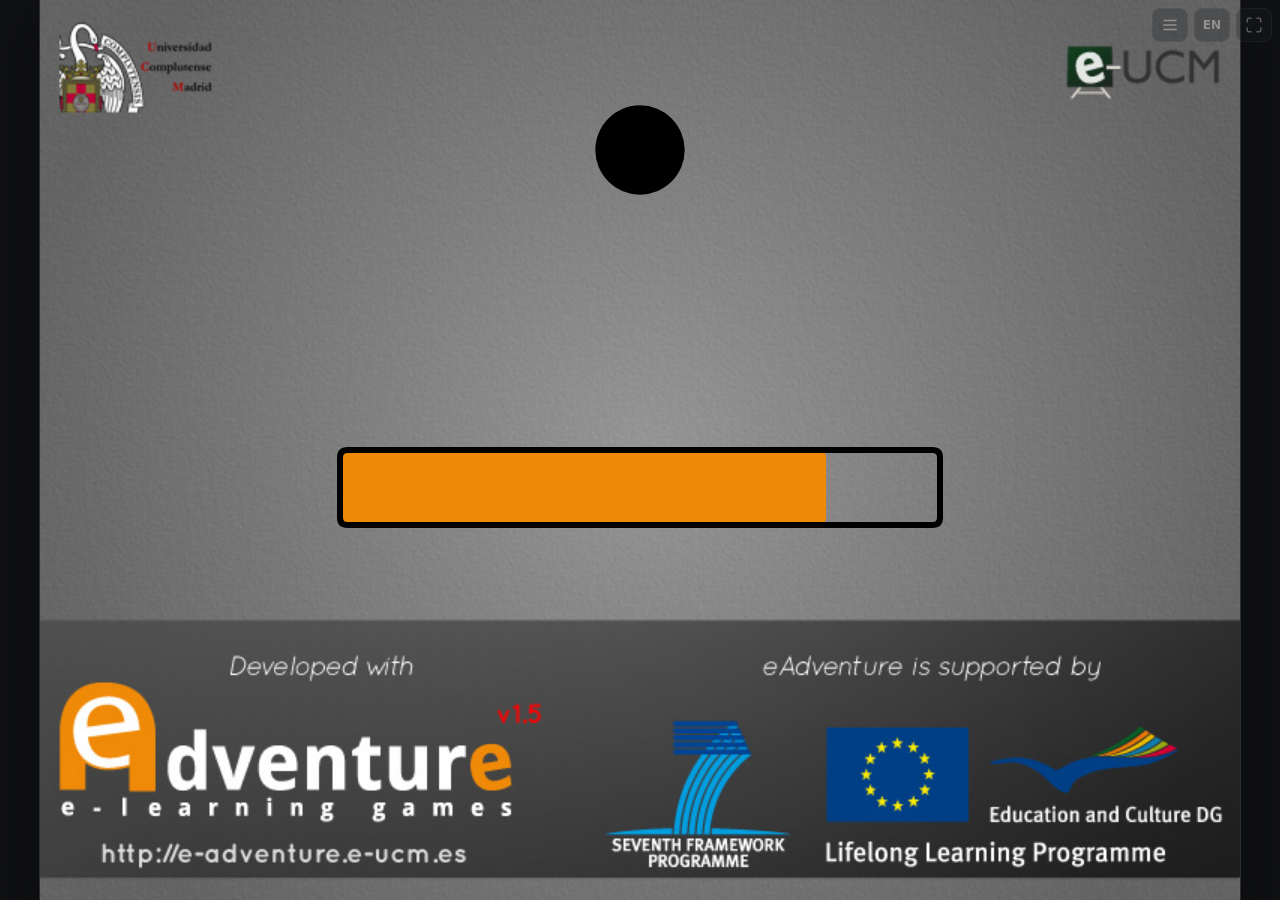
==== index.html @ 5b6be91c "Versión web de EVONG (español e inglés) Añade la versión jugable en el navegador (jugar/), una págin" ====
<!DOCTYPE html>
<html lang="es">
<head>
<meta charset="utf-8">
<title>EVONG</title>
<meta name="viewport" content="width=device-width, initial-scale=1">
<!-- Provisional: lleva directamente al juego (conservando #en) hasta que esté la página de presentación -->
<script>location.replace('jugar/' + location.search + location.hash);</script>
<meta http-equiv="refresh" content="0; url=jugar/">
<link rel="canonical" href="jugar/">
</head>
<body><p><a href="jugar/">Jugar a EVONG</a> · <a href="jugar/#en">Play EVONG (English)</a></p></body>
</html>
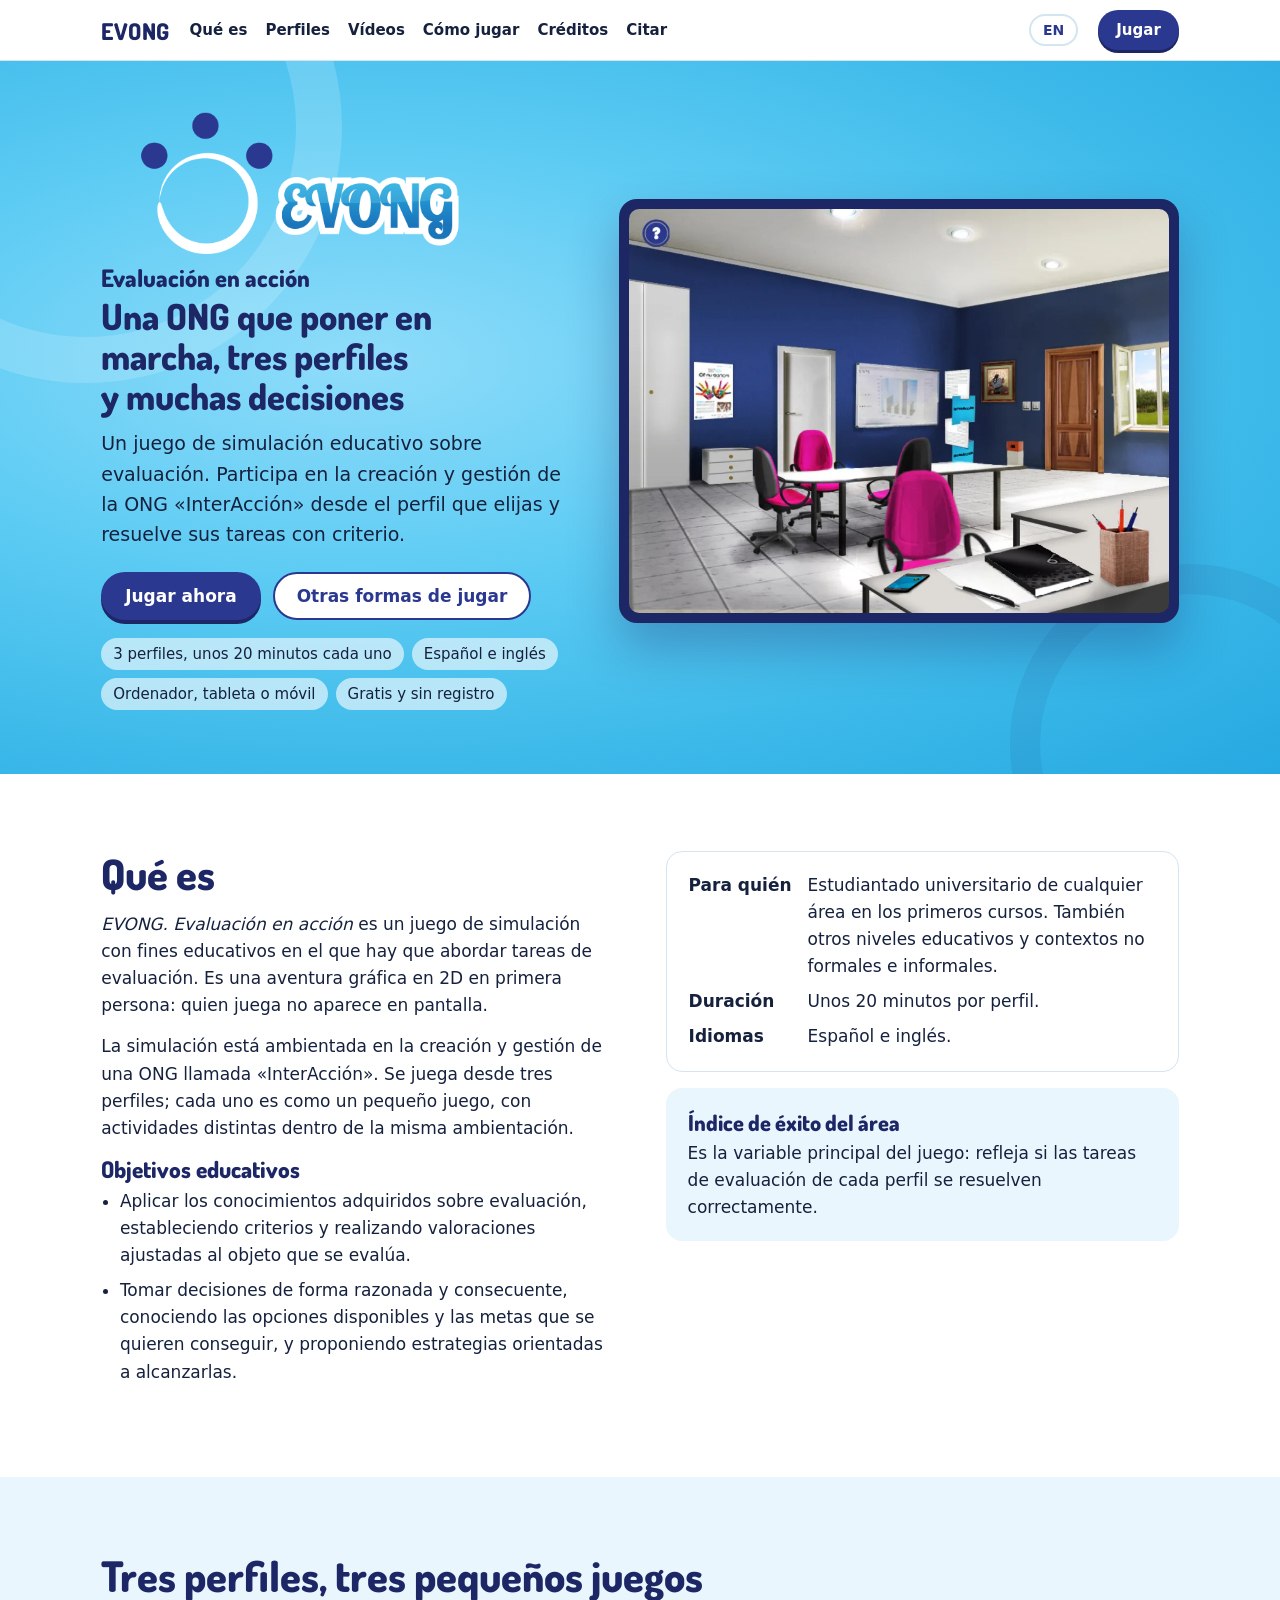
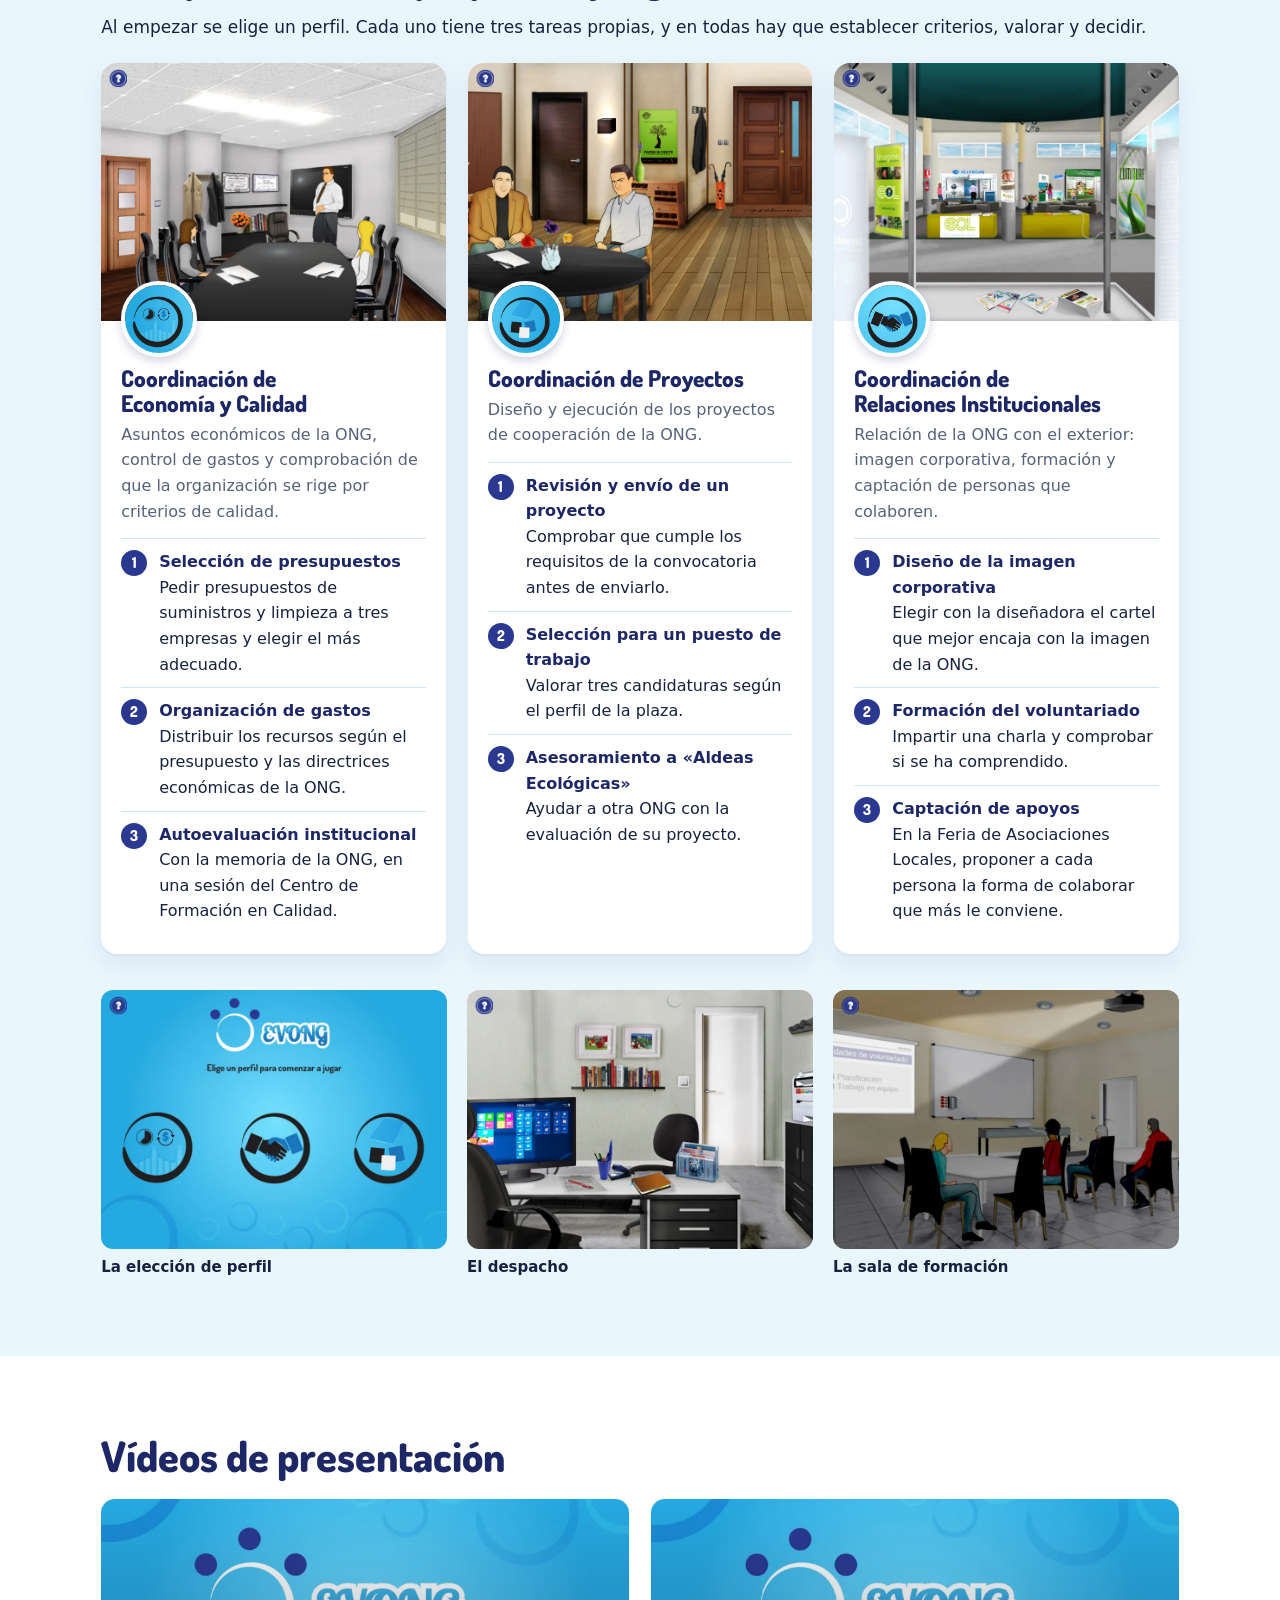
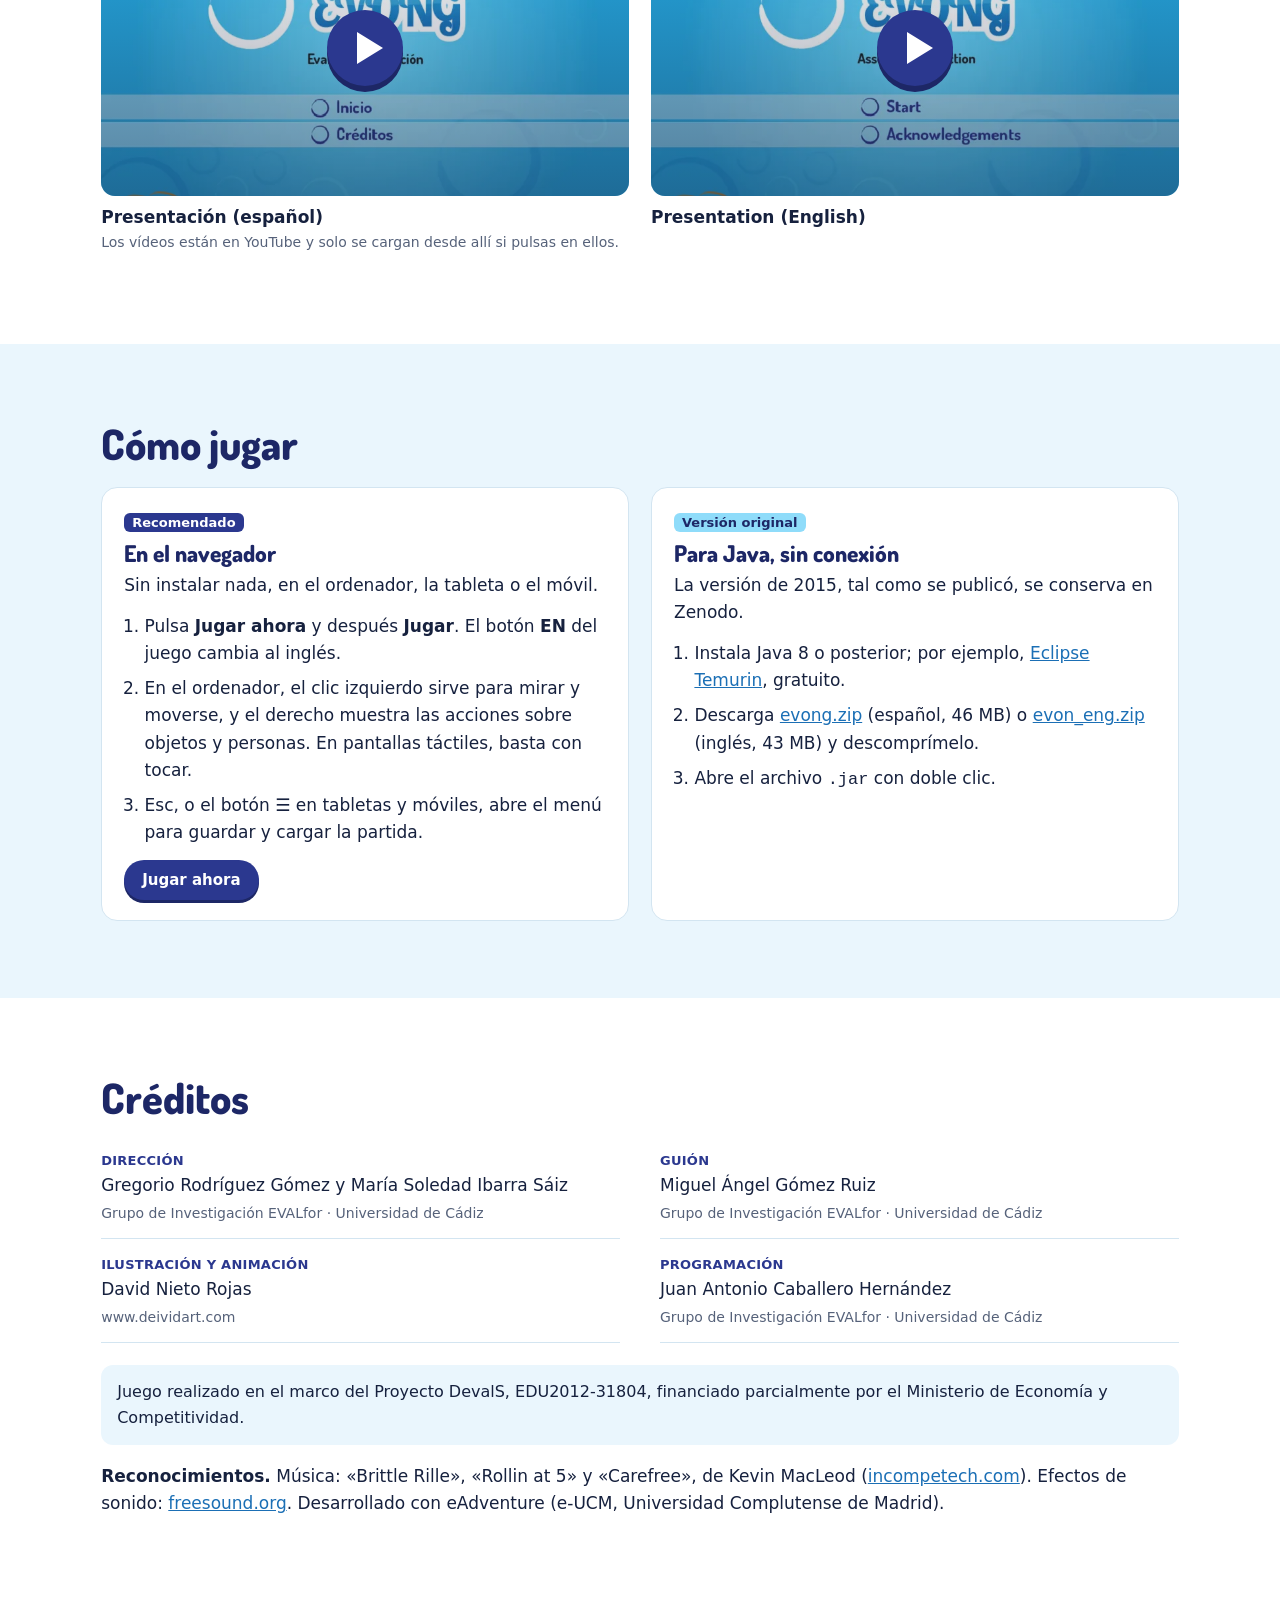
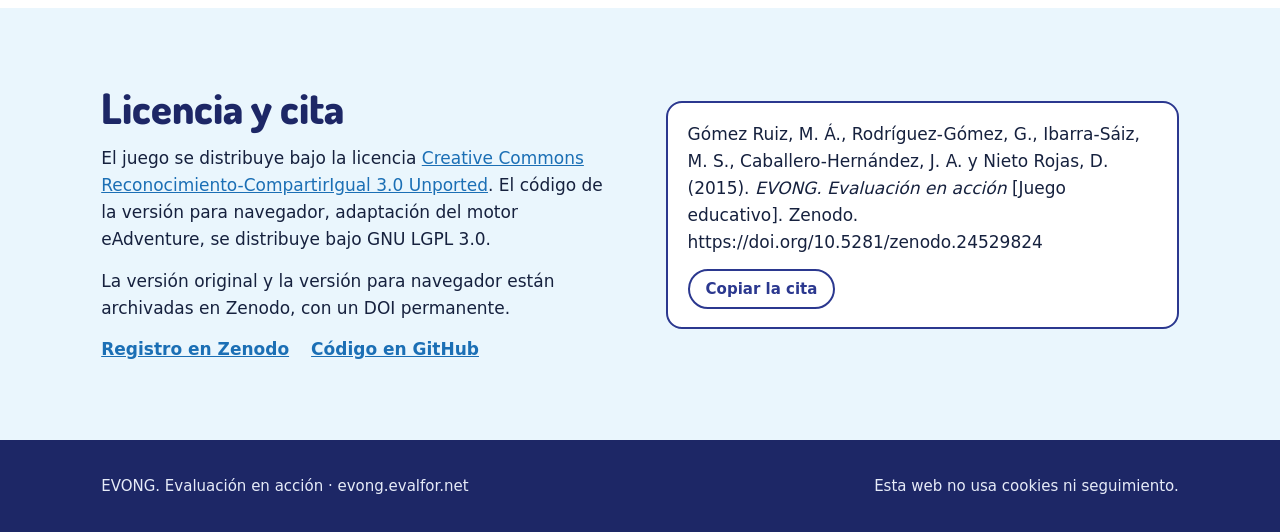
==== commit 9954a474: "Página de presentación del juego, en español y en inglés Sustituye la redirección provisional por la" ====
--- a/index.html
+++ b/index.html
@@ -2,12 +2,258 @@
 <html lang="es">
 <head>
 <meta charset="utf-8">
-<title>EVONG</title>
 <meta name="viewport" content="width=device-width, initial-scale=1">
-<!-- Provisional: lleva directamente al juego (conservando #en) hasta que esté la página de presentación -->
-<script>location.replace('jugar/' + location.search + location.hash);</script>
-<meta http-equiv="refresh" content="0; url=jugar/">
-<link rel="canonical" href="jugar/">
+<title>EVONG. Evaluación en acción · Juego educativo sobre evaluación</title>
+<meta name="description" content="EVONG. Evaluación en acción: juego de simulación educativo sobre evaluación ambientado en la gestión de una ONG. Juega gratis en el navegador, en español o en inglés.">
+<link rel="icon" href="jugar/icon.png">
+<link rel="alternate" hreflang="es" href="https://evong.evalfor.net/">
+<link rel="alternate" hreflang="en" href="https://evong.evalfor.net/en/">
+<meta property="og:title" content="EVONG. Evaluación en acción">
+<meta property="og:description" content="Juego de simulación educativo sobre evaluación, ambientado en la gestión de una ONG. Gratis, en el navegador.">
+<meta property="og:image" content="https://evong.evalfor.net/img/sala.webp">
+<link rel="preload" href="fonts/dosis-latin-800-normal.woff2" as="font" type="font/woff2" crossorigin>
+<link rel="stylesheet" href="web.css">
 </head>
-<body><p><a href="jugar/">Jugar a EVONG</a> · <a href="jugar/#en">Play EVONG (English)</a></p></body>
+<body>
+
+<header class="top">
+  <div class="wrap">
+    <a class="brand" href="#inicio">EVONG</a>
+    <button class="menu-btn" type="button" aria-expanded="false" aria-controls="menu" aria-label="Menú"><span class="bars" aria-hidden="true"></span><span class="lbl">Menú</span></button>
+    <nav id="menu" class="nav" aria-label="Secciones">
+      <a href="#que-es">Qué es</a>
+      <a href="#perfiles">Perfiles</a>
+      <a href="#videos">Vídeos</a>
+      <a href="#como-jugar">Cómo jugar</a>
+      <a href="#creditos">Créditos</a>
+      <a href="#citar">Citar</a>
+    </nav>
+    <a class="lang" href="en/" hreflang="en" lang="en" title="English version">EN</a>
+    <a class="btn btn-play btn-sm" href="jugar/">Jugar</a>
+  </div>
+</header>
+
+<main id="inicio">
+<section class="hero">
+  <div class="wrap">
+    <div>
+      <img class="logo" src="img/logo-evong.webp" width="571" height="203" alt="EVONG">
+      <p class="sub">Evaluación en acción</p>
+      <h1>Una ONG que poner en marcha, tres perfiles y muchas decisiones</h1>
+      <p class="lead">Un juego de simulación educativo sobre evaluación. Participa en la creación y gestión de la ONG «InterAcción» desde el perfil que elijas y resuelve sus tareas con criterio.</p>
+      <div class="ctas">
+        <a class="btn btn-play" href="jugar/">Jugar ahora</a>
+        <a class="btn btn-ghost" href="#como-jugar">Otras formas de jugar</a>
+      </div>
+      <ul class="facts" aria-label="En resumen">
+        <li>3 perfiles, unos 20 minutos cada uno</li><li>Español e inglés</li><li>Ordenador, tableta o móvil</li><li>Gratis y sin registro</li>
+      </ul>
+    </div>
+    <div>
+      <div class="screen"><img src="img/sala.webp" width="1000" height="750" alt="La oficina de la ONG InterAcción en el juego: una sala con mesas, sillas y un tablón."></div>
+    </div>
+  </div>
+</section>
+
+<section class="band" id="que-es">
+  <div class="wrap two">
+    <div>
+      <h2>Qué es</h2>
+      <p><em>EVONG. Evaluación en acción</em> es un juego de simulación con fines educativos en el que hay que abordar tareas de evaluación. Es una aventura gráfica en 2D en primera persona: quien juega no aparece en pantalla.</p>
+      <p>La simulación está ambientada en la creación y gestión de una ONG llamada «InterAcción». Se juega desde tres perfiles; cada uno es como un pequeño juego, con actividades distintas dentro de la misma ambientación.</p>
+      <h3>Objetivos educativos</h3>
+      <ul class="goals">
+        <li>Aplicar los conocimientos adquiridos sobre evaluación, estableciendo criterios y realizando valoraciones ajustadas al objeto que se evalúa.</li>
+        <li>Tomar decisiones de forma razonada y consecuente, conociendo las opciones disponibles y las metas que se quieren conseguir, y proponiendo estrategias orientadas a alcanzarlas.</li>
+      </ul>
+    </div>
+    <div>
+      <div class="box">
+        <dl>
+          <dt>Para quién</dt><dd>Estudiantado universitario de cualquier área en los primeros cursos. También otros niveles educativos y contextos no formales e informales.</dd>
+          <dt>Duración</dt><dd>Unos 20 minutos por perfil.</dd>
+          <dt>Idiomas</dt><dd>Español e inglés.</dd>
+        </dl>
+      </div>
+      <div class="box index">
+        <b>Índice de éxito del área</b>
+        <p>Es la variable principal del juego: refleja si las tareas de evaluación de cada perfil se resuelven correctamente.</p>
+      </div>
+    </div>
+  </div>
+</section>
+
+<section class="band alt" id="perfiles">
+  <div class="wrap">
+    <h2>Tres perfiles, tres pequeños juegos</h2>
+    <p>Al empezar se elige un perfil. Cada uno tiene tres tareas propias, y en todas hay que establecer criterios, valorar y decidir.</p>
+    <div class="profiles">
+      <article class="profile">
+        <img src="img/economia.webp" width="800" height="600" loading="lazy" alt="Sesión en el Centro de Formación en Calidad.">
+        <div class="body">
+          <img class="icon" src="img/icono-economia.webp" width="220" height="220" alt="">
+          <h3>Coordinación de Economía y Calidad</h3>
+          <p class="role">Asuntos económicos de la ONG, control de gastos y comprobación de que la organización se rige por criterios de calidad.</p>
+          <ol class="tasks">
+            <li><b>Selección de presupuestos</b>Pedir presupuestos de suministros y limpieza a tres empresas y elegir el más adecuado.</li>
+            <li><b>Organización de gastos</b>Distribuir los recursos según el presupuesto y las directrices económicas de la ONG.</li>
+            <li><b>Autoevaluación institucional</b>Con la memoria de la ONG, en una sesión del Centro de Formación en Calidad.</li>
+          </ol>
+        </div>
+      </article>
+      <article class="profile">
+        <img src="img/proyectos.webp" width="800" height="600" loading="lazy" alt="Reunión en la sede de la ONG Aldeas Ecológicas.">
+        <div class="body">
+          <img class="icon" src="img/icono-proyectos.webp" width="220" height="220" alt="">
+          <h3>Coordinación de Proyectos</h3>
+          <p class="role">Diseño y ejecución de los proyectos de cooperación de la ONG.</p>
+          <ol class="tasks">
+            <li><b>Revisión y envío de un proyecto</b>Comprobar que cumple los requisitos de la convocatoria antes de enviarlo.</li>
+            <li><b>Selección para un puesto de trabajo</b>Valorar tres candidaturas según el perfil de la plaza.</li>
+            <li><b>Asesoramiento a «Aldeas Ecológicas»</b>Ayudar a otra ONG con la evaluación de su proyecto.</li>
+          </ol>
+        </div>
+      </article>
+      <article class="profile">
+        <img src="img/relaciones.webp" width="800" height="600" loading="lazy" alt="El stand de InterAcción en la Feria de Asociaciones Locales.">
+        <div class="body">
+          <img class="icon" src="img/icono-relaciones.webp" width="220" height="220" alt="">
+          <h3>Coordinación de Relaciones Institucionales</h3>
+          <p class="role">Relación de la ONG con el exterior: imagen corporativa, formación y captación de personas que colaboren.</p>
+          <ol class="tasks">
+            <li><b>Diseño de la imagen corporativa</b>Elegir con la diseñadora el cartel que mejor encaja con la imagen de la ONG.</li>
+            <li><b>Formación del voluntariado</b>Impartir una charla y comprobar si se ha comprendido.</li>
+            <li><b>Captación de apoyos</b>En la Feria de Asociaciones Locales, proponer a cada persona la forma de colaborar que más le conviene.</li>
+          </ol>
+        </div>
+      </article>
+    </div>
+    <div class="gallery">
+      <figure><img src="img/perfiles-es.webp" width="800" height="600" loading="lazy" alt="Pantalla de elección de perfil, con los tres botones."><figcaption>La elección de perfil</figcaption></figure>
+      <figure><img src="img/despacho.webp" width="800" height="600" loading="lazy" alt="El despacho, con el ordenador y la mesa de trabajo."><figcaption>El despacho</figcaption></figure>
+      <figure><img src="img/formacion-es.webp" width="800" height="600" loading="lazy" alt="La sala de formación con cuatro personas esperando la charla."><figcaption>La sala de formación</figcaption></figure>
+    </div>
+  </div>
+</section>
+
+<section class="band" id="videos">
+  <div class="wrap">
+    <h2>Vídeos de presentación</h2>
+    <div class="videos">
+      <figure class="video">
+        <button class="yt" data-id="WGbHPyckALE" style="background-image:url(img/titulo-es.webp)" aria-label="Reproducir el vídeo de presentación en español"><span></span></button>
+        <figcaption>Presentación (español)</figcaption>
+      </figure>
+      <figure class="video" lang="en">
+        <button class="yt" data-id="fD98BGpUHhk" style="background-image:url(img/titulo-en.webp)" aria-label="Play the presentation video in English"><span></span></button>
+        <figcaption>Presentation (English)</figcaption>
+      </figure>
+    </div>
+    <p class="small">Los vídeos están en YouTube y solo se cargan desde allí si pulsas en ellos.</p>
+  </div>
+</section>
+
+<section class="band alt" id="como-jugar">
+  <div class="wrap">
+    <h2>Cómo jugar</h2>
+    <div class="how">
+      <div class="box">
+        <span class="badge">Recomendado</span>
+        <h3>En el navegador</h3>
+        <p>Sin instalar nada, en el ordenador, la tableta o el móvil.</p>
+        <ol>
+          <li>Pulsa <strong>Jugar ahora</strong> y después <strong>Jugar</strong>. El botón <strong>EN</strong> del juego cambia al inglés.</li>
+          <li>En el ordenador, el clic izquierdo sirve para mirar y moverse, y el derecho muestra las acciones sobre objetos y personas. En pantallas táctiles, basta con tocar.</li>
+          <li>Esc, o el botón ☰ en tabletas y móviles, abre el menú para guardar y cargar la partida.</li>
+        </ol>
+        <p style="margin:14px 0 0"><a class="btn btn-play btn-sm" href="jugar/">Jugar ahora</a></p>
+      </div>
+      <div class="box">
+        <span class="badge lt">Versión original</span>
+        <h3>Para Java, sin conexión</h3>
+        <p>La versión de 2015, tal como se publicó, se conserva en Zenodo.</p>
+        <ol>
+          <li>Instala Java 8 o posterior; por ejemplo, <a href="https://adoptium.net/">Eclipse Temurin</a>, gratuito.</li>
+          <li>Descarga <a href="https://zenodo.org/records/24529825/files/evong.zip?download=1">evong.zip</a> (español, 46 MB) o <a href="https://zenodo.org/records/24529825/files/evon_eng.zip?download=1" hreflang="en">evon_eng.zip</a> (inglés, 43 MB) y descomprímelo.</li>
+          <li>Abre el archivo <code>.jar</code> con doble clic.</li>
+        </ol>
+      </div>
+    </div>
+  </div>
+</section>
+
+<section class="band" id="creditos">
+  <div class="wrap">
+    <h2>Créditos</h2>
+    <div class="credits">
+      <div><b>DIRECCIÓN</b>Gregorio Rodríguez Gómez y María Soledad Ibarra Sáiz<br><span class="small">Grupo de Investigación EVALfor · Universidad de Cádiz</span></div>
+      <div><b>GUIÓN</b>Miguel Ángel Gómez Ruiz<br><span class="small">Grupo de Investigación EVALfor · Universidad de Cádiz</span></div>
+      <div><b>ILUSTRACIÓN Y ANIMACIÓN</b>David Nieto Rojas<br><span class="small">www.deividart.com</span></div>
+      <div><b>PROGRAMACIÓN</b>Juan Antonio Caballero Hernández<br><span class="small">Grupo de Investigación EVALfor · Universidad de Cádiz</span></div>
+    </div>
+    <p class="fund">Juego realizado en el marco del Proyecto DevalS, EDU2012-31804, financiado parcialmente por el Ministerio de Economía y Competitividad.</p>
+    <p style="margin-top:18px"><strong>Reconocimientos.</strong> Música: «Brittle Rille», «Rollin at 5» y «Carefree», de Kevin MacLeod (<a href="https://incompetech.com">incompetech.com</a>). Efectos de sonido: <a href="https://freesound.org">freesound.org</a>. Desarrollado con eAdventure (e-UCM, Universidad Complutense de Madrid).</p>
+  </div>
+</section>
+
+<section class="band alt" id="citar">
+  <div class="wrap two">
+    <div>
+      <h2>Licencia y cita</h2>
+      <p>El juego se distribuye bajo la licencia <a href="https://creativecommons.org/licenses/by-sa/3.0/deed.es">Creative Commons Reconocimiento-CompartirIgual 3.0 Unported</a>. El código de la versión para navegador, adaptación del motor eAdventure, se distribuye bajo GNU LGPL 3.0.</p>
+      <p>La versión original y la versión para navegador están archivadas en Zenodo, con un DOI permanente.</p>
+      <ul class="links">
+        <li><a href="https://doi.org/10.5281/zenodo.24529824">Registro en Zenodo</a></li>
+        <li><a href="https://github.com/evong-juego/evong-juego">Código en GitHub</a></li>
+      </ul>
+    </div>
+    <div>
+      <div class="cite">
+        <p id="cita">Gómez Ruiz, M. Á., Rodríguez-Gómez, G., Ibarra-Sáiz, M. S., Caballero-Hernández, J. A. y Nieto Rojas, D. (2015). <em>EVONG. Evaluación en acción</em> [Juego educativo]. Zenodo. https://doi.org/10.5281/zenodo.24529824</p>
+        <button class="copy" type="button" data-copy="cita">Copiar la cita</button>
+      </div>
+    </div>
+  </div>
+</section>
+</main>
+
+<footer>
+  <div class="wrap">
+    <span>EVONG. Evaluación en acción · evong.evalfor.net</span>
+    <span>Esta web no usa cookies ni seguimiento.</span>
+  </div>
+</footer>
+
+<script>
+{
+  const bar = document.querySelector('.top'), mb = bar.querySelector('.menu-btn');
+  const setOpen = (o) => { bar.classList.toggle('open', o); mb.setAttribute('aria-expanded', String(o)); };
+  mb.addEventListener('click', () => setOpen(!bar.classList.contains('open')));
+  for (const a of bar.querySelectorAll('.nav a')) a.addEventListener('click', () => setOpen(false));
+  document.addEventListener('keydown', (e) => { if (e.key === 'Escape' && bar.classList.contains('open')) { setOpen(false); mb.focus(); } });
+  document.addEventListener('click', (e) => { if (!bar.contains(e.target)) setOpen(false); });
+  for (const b of document.querySelectorAll('.yt')) {
+    b.addEventListener('click', () => {
+      const f = document.createElement('iframe');
+      f.src = 'https://www.youtube-nocookie.com/embed/' + b.dataset.id + '?autoplay=1&rel=0';
+      f.title = b.parentNode.querySelector('figcaption').textContent;
+      f.allow = 'autoplay; encrypted-media; fullscreen; picture-in-picture';
+      f.allowFullscreen = true;
+      const d = document.createElement('div');
+      d.className = 'yt';
+      d.appendChild(f);
+      b.replaceWith(d);
+    }, { once: true });
+  }
+  for (const b of document.querySelectorAll('[data-copy]')) {
+    b.addEventListener('click', async () => {
+      const t = document.getElementById(b.dataset.copy).innerText;
+      try { await navigator.clipboard.writeText(t); b.classList.add('ok'); b.textContent = 'Copiada'; }
+      catch (e) { b.textContent = 'Selecciónala y cópiala'; }
+      setTimeout(() => { b.classList.remove('ok'); b.textContent = 'Copiar la cita'; }, 1800);
+    });
+  }
+}
+</script>
+</body>
 </html>
--- a/web.css
+++ b/web.css
@@ -0,0 +1,115 @@
+/* EVONG · página de presentación (común a / y /en/)
+   VOICE: clear and practical; teachers and students are the readers
+   IDEA: the game's own title screen: a sky-blue field with white rings and the navy dots of the logo
+   PICTURE: the game itself (the NGO office) in a navy frame; the three profile buttons from the game as icons
+   COLOUR and TYPE: sky blue ground, navy ink; Dosis (rounded, like the game's interface) + system sans
+   LAYOUT: hero; what it is; three profiles with their tasks; some scenes; videos; how to play; credits; cite */
+@font-face{font-family:"Dosis";font-weight:700;font-display:swap;src:url(fonts/dosis-latin-700-normal.woff2) format("woff2")}
+@font-face{font-family:"Dosis";font-weight:800;font-display:swap;src:url(fonts/dosis-latin-800-normal.woff2) format("woff2")}
+:root{color-scheme:light;--sky:#26a9e1;--sky-2:#3cb9e9;--sky-3:#8fdcfa;--sky-l:#eaf6fd;--navy:#2b388f;--navy-d:#1d2766;--link:#1b6fb5;--ink:#16213e;--muted:#56627a;--card:#fff;--rule:#d3e5f1}
+*{box-sizing:border-box;min-width:0}
+html{scroll-behavior:smooth;scroll-padding-top:72px}
+@media(prefers-reduced-motion:reduce){html{scroll-behavior:auto}}
+body{margin:0;background:#fff;color:var(--ink);font:17px/1.6 system-ui,-apple-system,"Segoe UI",Roboto,"Helvetica Neue",Arial,sans-serif;overflow-x:clip}
+h1,h2,h3{font-family:"Dosis",system-ui,sans-serif;line-height:1.1;text-wrap:balance;color:var(--navy-d);margin:0}
+h2{font-size:clamp(30px,4vw,42px);font-weight:800;margin-bottom:14px}
+h3{font-size:23px;font-weight:800;margin-bottom:6px}
+p{margin:0 0 14px}
+a{color:var(--link)}a:hover{color:var(--navy)}
+a:focus-visible,button:focus-visible{outline:3px solid var(--navy);outline-offset:3px;border-radius:6px}
+.wrap{max-width:1180px;margin:0 auto;padding:0 max(4vw,16px)}
+.band{padding:clamp(44px,6vw,84px) 0}
+.alt{background:var(--sky-l)}
+/* top bar */
+.top{position:sticky;top:0;z-index:5;background:rgba(255,255,255,.95);backdrop-filter:blur(6px);border-bottom:1px solid var(--rule)}
+.top .wrap{display:flex;align-items:center;gap:20px;min-height:60px}
+.brand{font:800 23px "Dosis",sans-serif;letter-spacing:.02em;color:var(--navy-d);text-decoration:none;white-space:nowrap}
+.nav{display:flex;gap:4px 18px;overflow-x:auto;flex:1;font-size:15px;font-weight:600;scrollbar-width:none}
+.nav a{color:var(--ink);text-decoration:none;white-space:nowrap;padding:10px 0}
+.nav a:hover{color:var(--navy)}
+.lang{font:700 14px system-ui,sans-serif;color:var(--navy);text-decoration:none;border:2px solid var(--rule);border-radius:999px;padding:6px 12px;white-space:nowrap}
+.lang:hover{border-color:var(--navy);color:var(--navy)}
+.menu-btn{display:none;align-items:center;gap:8px;min-height:40px;padding:6px 14px;border:2px solid var(--rule);border-radius:999px;background:#fff;color:var(--ink);font:700 15px system-ui,sans-serif;cursor:pointer;flex:none}
+.menu-btn .bars{position:relative;width:16px;height:2px;background:currentColor;box-shadow:0 -5px 0 currentColor,0 5px 0 currentColor}
+.top.open .menu-btn{border-color:var(--navy);color:var(--navy)}
+/* buttons */
+.btn{display:inline-flex;align-items:center;gap:10px;min-height:48px;padding:10px 22px;border-radius:999px;font:700 17px system-ui,sans-serif;text-decoration:none;border:2px solid transparent;cursor:pointer}
+.btn-play{background:var(--navy);color:#fff;box-shadow:0 4px 0 var(--navy-d)}
+.btn-play:hover{background:#34449f;color:#fff}
+.btn-ghost{border-color:var(--navy);color:var(--navy);background:#fff}
+.btn-ghost:hover{background:var(--navy);color:#fff}
+.btn-sm{min-height:40px;padding:6px 16px;font-size:15px;box-shadow:0 3px 0 var(--navy-d)}
+/* hero: the game's title screen */
+.hero{position:relative;overflow:hidden;padding:clamp(28px,4vw,56px) 0 clamp(40px,5vw,70px);
+  background:radial-gradient(ellipse at 28% 42%,var(--sky-3) 0%,#5ccbf3 38%,var(--sky-2) 70%,var(--sky) 100%)}
+.hero::before,.hero::after{content:"";position:absolute;border-radius:50%;pointer-events:none}
+.hero::before{width:420px;height:420px;left:-170px;top:-190px;border:46px solid rgba(255,255,255,.16)}
+.hero::after{width:300px;height:300px;right:-90px;bottom:-150px;border:30px solid rgba(29,39,102,.08)}
+.hero .wrap{position:relative;z-index:1;display:grid;grid-template-columns:minmax(0,5fr) minmax(0,6fr);gap:clamp(24px,4vw,56px);align-items:center}
+.hero .logo{width:min(400px,100%);height:auto;display:block;margin:0 0 8px -6px}
+.hero .sub{font:800 clamp(20px,2.2vw,24px) "Dosis",sans-serif;color:var(--navy-d);margin:0 0 4px}
+.hero h1{font-size:clamp(26px,3.2vw,36px);font-weight:800;margin:4px 0 12px}
+.lead{font-size:clamp(17px,1.6vw,19px);max-width:46ch}
+.ctas{display:flex;flex-wrap:wrap;gap:12px;margin:22px 0 18px}
+.facts{display:flex;flex-wrap:wrap;gap:8px;padding:0;margin:0;list-style:none;font-size:15px}
+.facts li{background:rgba(255,255,255,.6);border-radius:999px;padding:4px 12px}
+.screen{background:var(--navy-d);border-radius:18px;padding:10px;box-shadow:0 24px 50px rgba(29,39,102,.32)}
+.screen img{display:block;width:100%;height:auto;border-radius:10px;aspect-ratio:4/3}
+/* what */
+.two{display:grid;grid-template-columns:minmax(0,1fr) minmax(0,1fr);gap:clamp(24px,4vw,56px)}
+.goals{padding-left:1.1em;margin:0 0 14px}.goals li{margin-bottom:8px}
+.box{background:var(--card);border:1px solid var(--rule);border-radius:16px;padding:20px 22px;margin-bottom:16px}
+.box dl{margin:0;display:grid;grid-template-columns:auto minmax(0,1fr);gap:8px 16px}
+.box dt{font-weight:700}.box dd{margin:0}
+.index{background:var(--sky-l);border:0}
+.index b{display:block;font:800 22px "Dosis",sans-serif;color:var(--navy-d)}
+.index p{margin:4px 0 0}
+/* profiles */
+.profiles{display:grid;grid-template-columns:repeat(3,minmax(0,1fr));gap:22px;margin-top:22px}
+.profile{background:#fff;border-radius:16px;overflow:hidden;box-shadow:0 2px 0 var(--rule),0 10px 24px rgba(29,39,102,.08);display:flex;flex-direction:column}
+.profile>img{display:block;width:100%;height:auto;aspect-ratio:4/3}
+.profile .body{padding:0 20px 20px;position:relative}
+.profile .icon{width:76px;height:76px;border-radius:50%;margin:-40px 0 8px;border:4px solid #fff;display:block;box-shadow:0 4px 10px rgba(29,39,102,.2)}
+.profile .role{font-size:16px;color:var(--muted)}
+.tasks{list-style:none;margin:0;padding:0;counter-reset:t}
+.tasks li{position:relative;padding:10px 0 10px 38px;border-top:1px solid var(--rule);font-size:16px;counter-increment:t}
+.tasks li::before{content:counter(t);position:absolute;left:0;top:11px;width:26px;height:26px;border-radius:50%;background:var(--navy);color:#fff;font:800 15px/26px "Dosis",sans-serif;text-align:center}
+.tasks b{display:block;color:var(--navy-d)}
+.gallery{display:grid;grid-template-columns:repeat(3,minmax(0,1fr));gap:20px;margin-top:36px}
+.gallery figure{margin:0}
+.gallery img{display:block;width:100%;height:auto;aspect-ratio:4/3;border-radius:12px}
+.gallery figcaption{margin-top:6px;font-size:15px;font-weight:600}
+/* videos */
+.videos{display:grid;grid-template-columns:repeat(2,minmax(0,1fr));gap:22px;margin-top:20px}
+.video{margin:0}
+.yt{position:relative;display:block;width:100%;aspect-ratio:16/9;border:0;padding:0;border-radius:14px;overflow:hidden;background:var(--navy-d) center/cover no-repeat;cursor:pointer}
+.yt::after{content:"";position:absolute;inset:0;background:linear-gradient(0deg,rgba(22,33,62,.45),rgba(22,33,62,0))}
+.yt span{position:absolute;z-index:1;left:50%;top:50%;transform:translate(-50%,-50%);width:76px;height:76px;border-radius:50%;background:var(--navy);box-shadow:0 6px 0 var(--navy-d)}
+.yt span::before{content:"";position:absolute;left:30px;top:22px;border-style:solid;border-width:16px 0 16px 26px;border-color:transparent transparent transparent #fff}
+.yt iframe{position:absolute;inset:0;width:100%;height:100%;border:0}
+.video figcaption{margin-top:8px;font-weight:600}
+.small{font-size:14px;color:var(--muted)}
+/* how */
+.how{display:grid;grid-template-columns:minmax(0,1fr) minmax(0,1fr);gap:22px;margin-top:20px}
+.how .box{margin:0}
+.how ol{margin:0;padding-left:1.2em}.how li{margin-bottom:8px}
+.badge{display:inline-block;font:700 13px system-ui,sans-serif;background:var(--navy);color:#fff;border-radius:6px;padding:2px 8px;margin-bottom:8px}
+.badge.lt{background:var(--sky-3);color:var(--navy-d)}
+/* credits */
+.credits{display:grid;grid-template-columns:repeat(2,minmax(0,1fr));gap:4px 40px;margin:18px 0 22px}
+.credits div{padding:12px 0;border-bottom:1px solid var(--rule)}
+.credits b{display:block;font-size:13px;letter-spacing:.02em;color:var(--navy)}
+.fund{background:var(--sky-l);border-radius:12px;padding:14px 16px;margin:0;font-size:16px}
+/* cite */
+.cite{background:#fff;border:2px solid var(--navy);border-radius:16px;padding:18px 20px;margin:16px 0}
+.cite p{margin:0 0 12px;overflow-wrap:anywhere}
+.copy{font:700 15px system-ui,sans-serif;min-height:40px;padding:6px 16px;border-radius:999px;border:2px solid var(--navy);background:#fff;color:var(--navy);cursor:pointer}
+.copy.ok{background:var(--navy);color:#fff}
+.links{display:flex;flex-wrap:wrap;gap:10px 22px;padding:0;margin:0;list-style:none;font-weight:600}
+footer{background:var(--navy-d);color:#e6ebf8;padding:34px 0;font-size:15px}
+footer a{color:#fff}
+footer .wrap{display:flex;flex-wrap:wrap;gap:10px 28px;justify-content:space-between}
+@media(max-width:980px){.profiles{grid-template-columns:minmax(0,1fr)}.profile{display:grid;grid-template-columns:minmax(0,2fr) minmax(0,3fr)}.profile>img{align-self:start;width:calc(100% - 16px);margin:16px 0 16px 16px;border-radius:10px}.profile .body{padding:18px 20px}.profile .icon{margin:0 0 8px;width:64px;height:64px}}
+@media(max-width:900px){.hero .wrap,.two,.how{grid-template-columns:minmax(0,1fr)}}
+@media(max-width:640px){.top .wrap{gap:8px}.brand{margin-right:auto}.menu-btn{display:inline-flex}.nav{display:none;position:absolute;left:0;right:0;top:100%;flex-direction:column;gap:0;background:#fff;border-bottom:1px solid var(--rule);box-shadow:0 14px 24px rgba(22,33,62,.12);padding:4px max(4vw,16px) 10px}.top.open .nav{display:flex}.nav a{padding:13px 0;font-size:17px;border-bottom:1px solid var(--rule)}.nav a:last-child{border-bottom:0}.profile{display:flex}.profile>img{width:100%;margin:0;border-radius:0}.profile .icon{margin:-36px 0 8px}.videos,.credits,.gallery{grid-template-columns:minmax(0,1fr)}.box dl{grid-template-columns:minmax(0,1fr)}.box dd{margin-bottom:8px}}
+@media(max-width:374px){.menu-btn .lbl{display:none}.menu-btn{padding:6px 12px;min-width:44px;justify-content:center}.lang{padding:6px 10px}}
